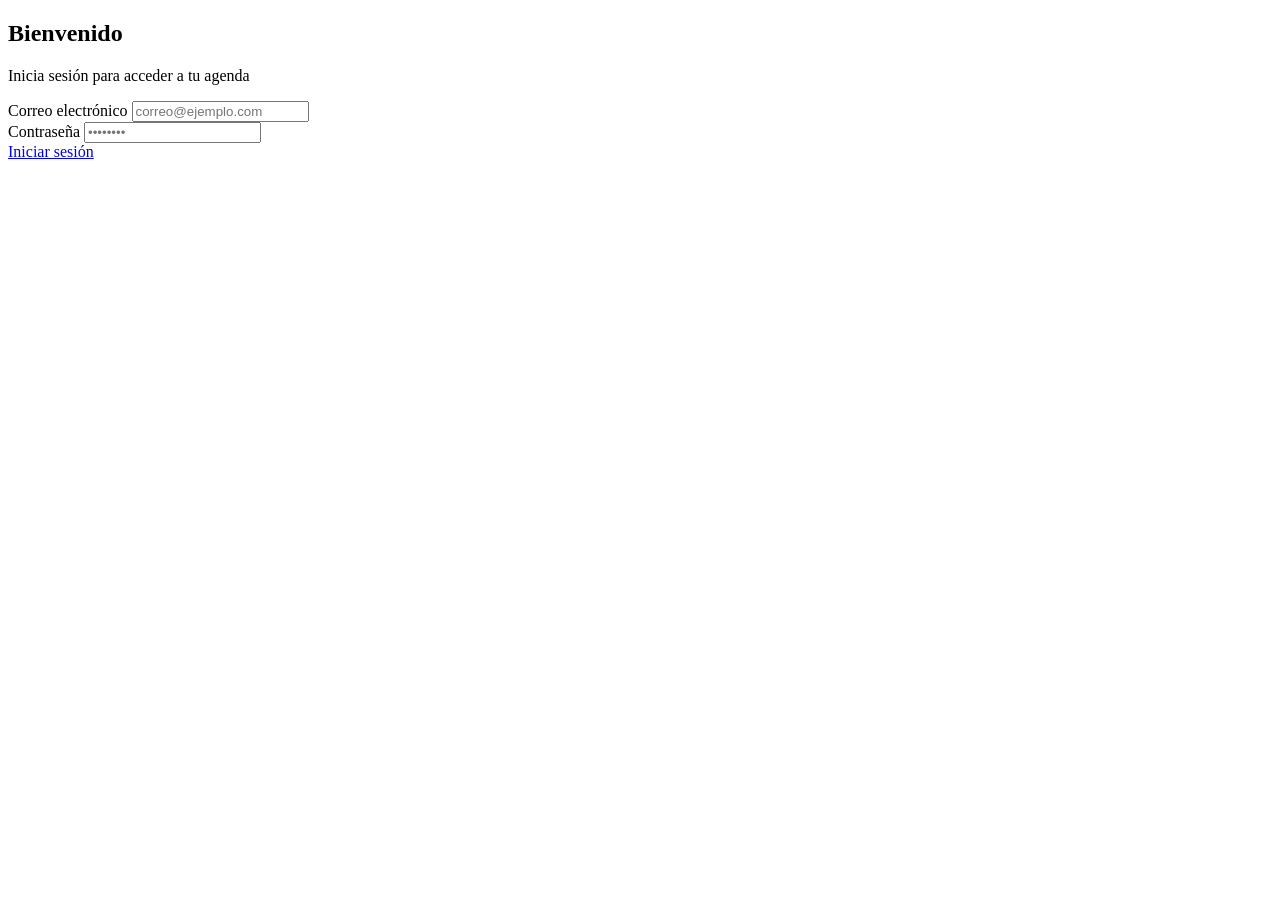
==== index.html @ 489f2d5a "Crear la base del login, importar tipografía y css" ====
<!DOCTYPE html>
<html lang="es">

<head>
    <meta charset="UTF-8">
    <meta name="viewport" content="width=device-width, initial-scale=1.0">
    <title>LOGIN | AGENDA TELEFONICA</title>
    <link rel="stylesheet" href="css/main.css">
    <link rel="stylesheet" href="css/layout.css">
    <link rel="stylesheet" href="css/forms.css">

    <link href="https://fonts.googleapis.com/css2?family=Inter:wght@400;500;600&display=swap" rel="stylesheet">

</head>

<body>
    <main class="login-contenedor">
        <section class="login-cuadro">

            <h1>Bienvenido</h1>
            <p>Inicia sesión para acceder a tu agenda</p>

            <form>
                <div class="input-login">
                    <label>Correo electrónico</label>
                    <input type="email" placeholder="correo@ejemplo.com">
                </div>

                <div class="input-login">
                    <label>Contraseña</label>
                    <input type="password" placeholder="••••••••">
                </div>

                <a href="vistas/contactos.html" class="btn-principal">
                    Iniciar sesión
                </a>
            </form>

        </section>
    </main>

</body>

</html>
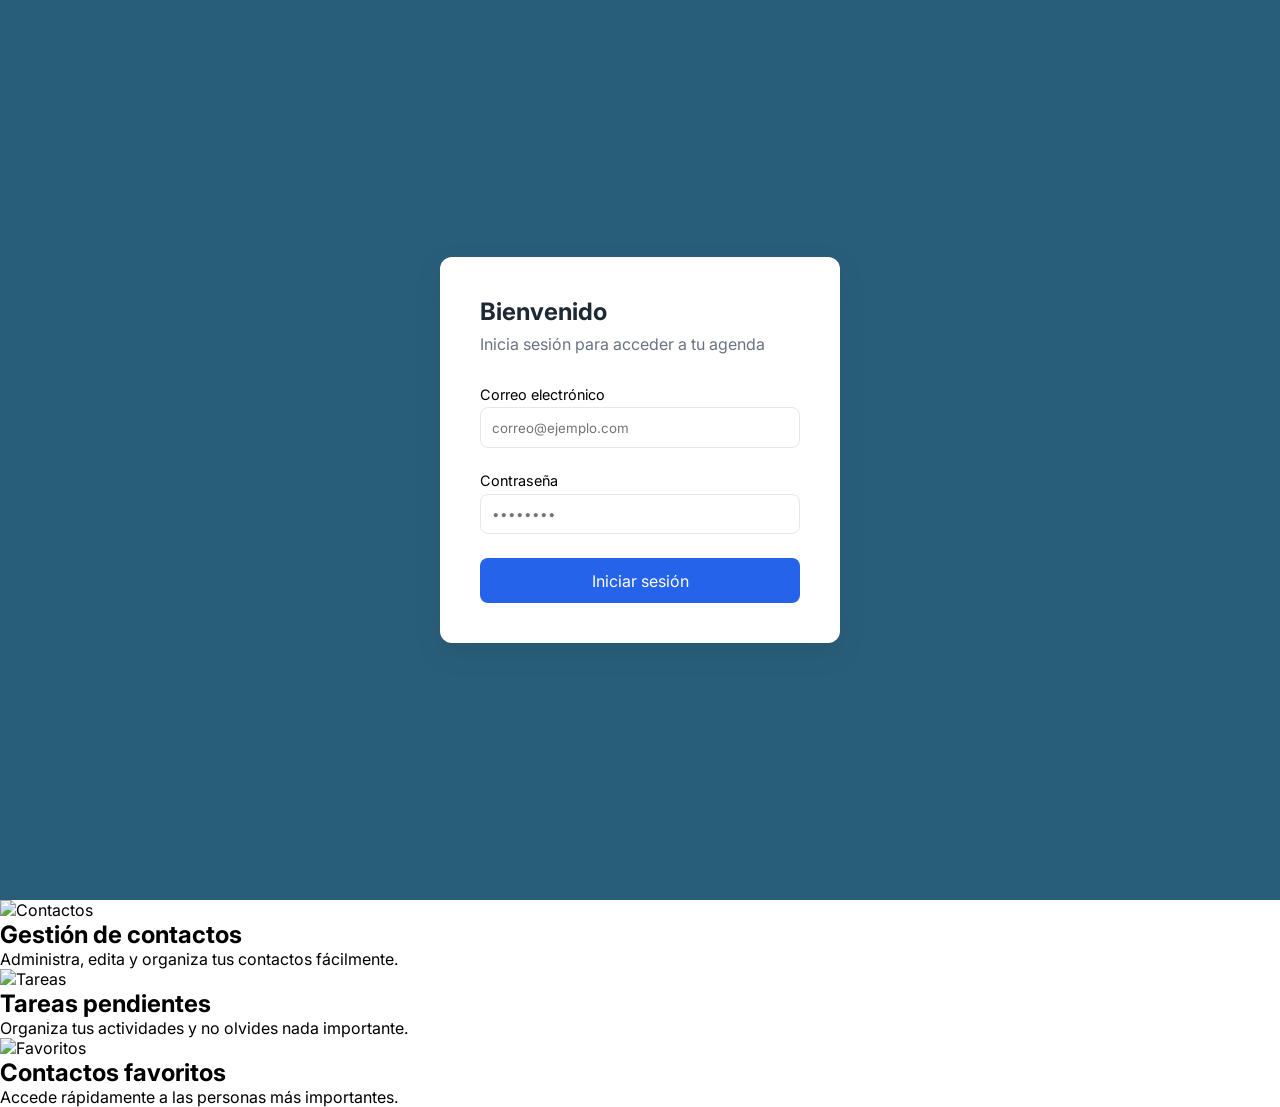
==== commit b032b80c: "Agregar contenido de información a la página" ====
--- a/index.html
+++ b/index.html
@@ -14,31 +14,69 @@
 </head>
 
 <body>
-    <main class="login-contenedor">
-        <section class="login-cuadro">
+    <main>
+        <section class="login-seccion">
+            <div class="login-contenedor">
+                <div class="login-cuadro">
 
-            <h1>Bienvenido</h1>
-            <p>Inicia sesión para acceder a tu agenda</p>
+                    <h1>Bienvenido</h1>
+                    <p>Inicia sesión para acceder a tu agenda</p>
 
-            <form>
-                <div class="input-login">
-                    <label>Correo electrónico</label>
-                    <input type="email" placeholder="correo@ejemplo.com">
+                    <form>
+                        <div class="input-login">
+                            <label>Correo electrónico</label>
+                            <input type="email" placeholder="correo@ejemplo.com">
+                        </div>
+
+                        <div class="input-login">
+                            <label>Contraseña</label>
+                            <input type="password" placeholder="••••••••">
+                        </div>
+
+                        <a href="vistas/contactos.html" class="btn-principal">
+                            Iniciar sesión
+                        </a>
+                    </form>
+
                 </div>
+            </div>
+        </section>
 
-                <div class="input-login">
-                    <label>Contraseña</label>
-                    <input type="password" placeholder="••••••••">
+        <section class="info-seccion">
+            <div class="info-contenido izquierda reveal">
+                <img src="image/contactos.png" alt="Contactos">
+                <div class="info-texto">
+                    <h2>Gestión de contactos</h2>
+                    <p>Administra, edita y organiza tus contactos fácilmente.</p>
                 </div>
+            </div>
+        </section>
 
-                <a href="vistas/contactos.html" class="btn-principal">
-                    Iniciar sesión
-                </a>
-            </form>
 
+        <section class="info-seccion fondo-claro">
+            <div class="info-contenido derecha reveal">
+                <img src="image/tareas.png" alt="Tareas">
+                <div class="info-texto">
+                    <h2>Tareas pendientes</h2>
+                    <p>Organiza tus actividades y no olvides nada importante.</p>
+                </div>
+            </div>
         </section>
+
+
+        <section class="info-seccion">
+            <div class="info-contenido izquierda reveal">
+                <img src="image/favoritos.png" alt="Favoritos">
+                <div class="info-texto">
+                    <h2>Contactos favoritos</h2>
+                    <p>Accede rápidamente a las personas más importantes.</p>
+                </div>
+            </div>
+        </section>
+
     </main>
 
+    <script src="js/scroll.js"></script>
 </body>
 
 </html>
--- a/css/main.css
+++ b/css/main.css
@@ -0,0 +1,16 @@
+/*Mis variables de colores:*/
+:root {
+  --color-fondo: #295E7A;
+  --color-blanco: #ffffff;
+  --color-texto: #1f2933;
+  --color-texto-secundario: #6b7280;
+  --color-destacado: #2563eb;
+  --color-borde: #e5e7eb;
+}
+
+* {
+  margin: 0;
+  padding: 0;
+  box-sizing: border-box;
+  font-family: 'Inter', sans-serif;
+}
--- a/css/layout.css
+++ b/css/layout.css
@@ -0,0 +1,33 @@
+.login-contenedor {
+    min-height: 100vh;
+    background: var(--color-fondo);
+    display: flex;
+    align-items: center;
+    justify-content: center;
+}
+
+.login-cuadro {
+    background: var(--color-blanco);
+    padding: 2.5rem;
+    width: 100%;
+    max-width: 400px;
+    border-radius: 12px;
+    box-shadow: 0 10px 30px rgba(0, 0, 0, 0.08);
+}
+
+.login-cuadro {
+    transition: transform 0.3s ease, box-shadow 0.3s ease;
+}
+
+.login-cuadro:hover {
+    transform: translateY(-6px);
+    box-shadow:
+        0 25px 50px rgba(0, 0, 0, 0.2);
+}
+
+/*responsive prueba*/
+@media (max-width: 480px) {
+    .login-card {
+        padding: 2rem 1.5rem;
+    }
+}
--- a/css/forms.css
+++ b/css/forms.css
@@ -0,0 +1,48 @@
+.login-cuadro h1 {
+    margin-bottom: 0.5rem;
+    color: var(--color-texto);
+}
+
+.login-cuadro p {
+    margin-bottom: 2rem;
+    color: var(--color-texto-secundario);
+}
+
+.input-login {
+    margin-bottom: 1.5rem;
+}
+
+.input-login label {
+    display: block;
+    margin-bottom: 0.3rem;
+    font-size: 0.9rem;
+}
+
+.input-login input {
+    width: 100%;
+    padding: 0.7rem;
+    border-radius: 8px;
+    border: 1px solid var(--color-borde);
+}
+
+.input-login input:focus {
+    outline: none;
+    border-color: var(--color-destacado);
+}
+
+.btn-principal {
+    display: block;
+    text-align: center;
+    padding: 0.8rem;
+    background: var(--color-destacado);
+    color: white;
+    border-radius: 8px;
+    text-decoration: none;
+    transition: background 0.2s ease;
+}
+
+.btn-principal:hover {
+    background: #1543c0;
+}
+
+
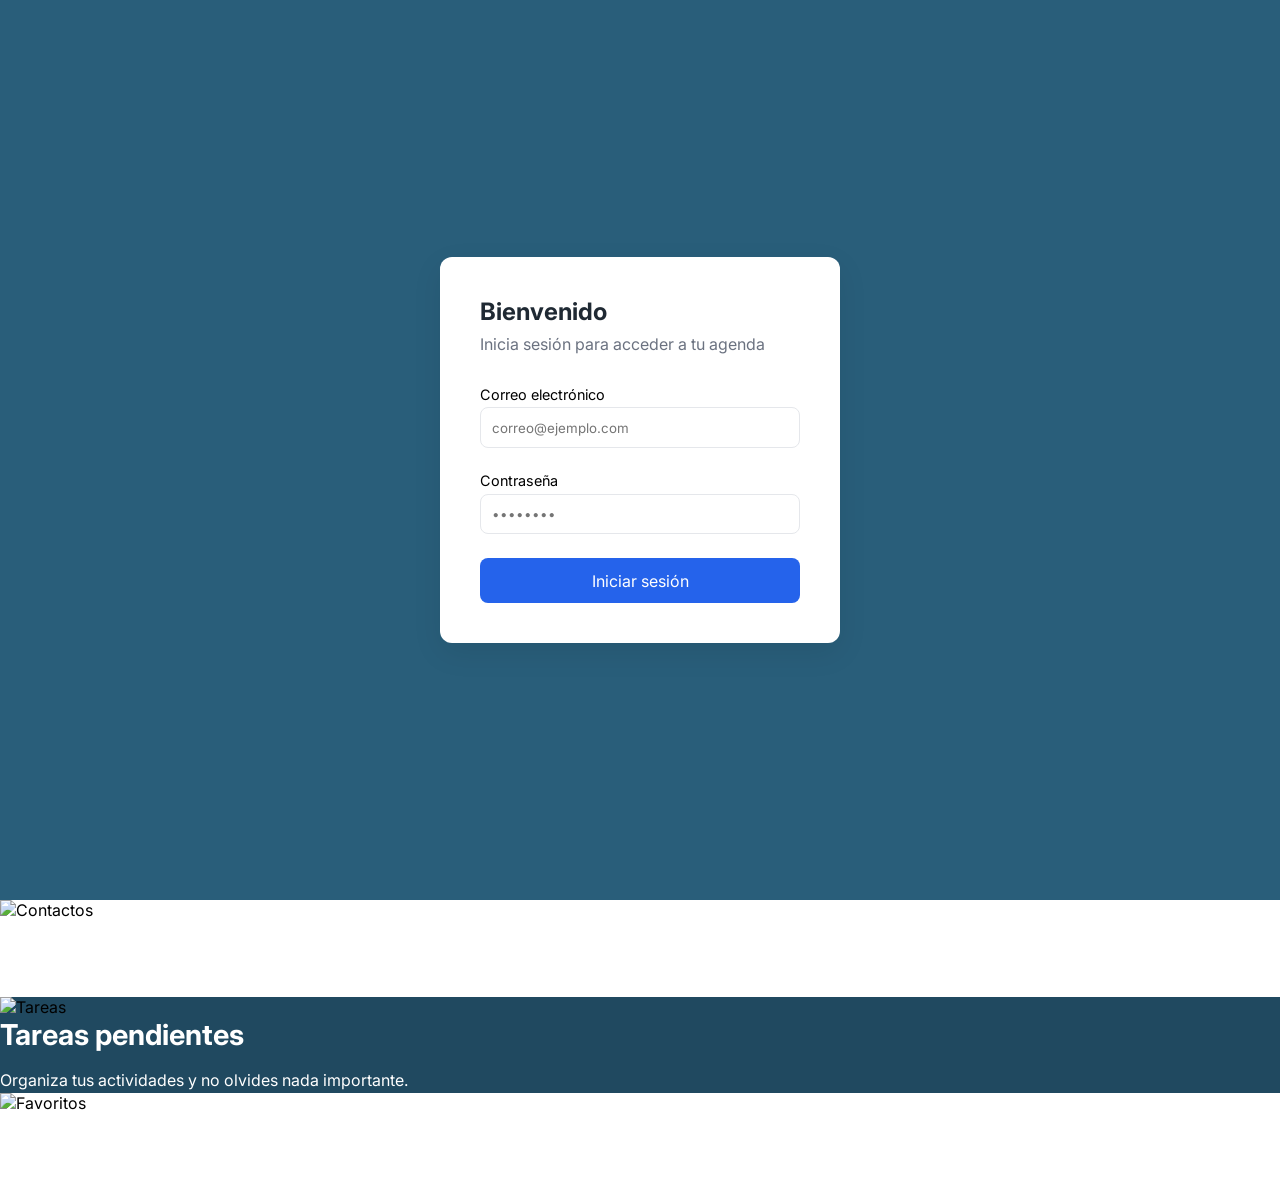
==== commit e155f8d8: "establecer diseño general para el contenido de información" ====
--- a/index.html
+++ b/index.html
@@ -53,7 +53,7 @@
         </section>
 
 
-        <section class="info-seccion fondo-claro">
+        <section class="info-seccion fondo-distinto">
             <div class="info-contenido derecha reveal">
                 <img src="image/tareas.png" alt="Tareas">
                 <div class="info-texto">
--- a/css/main.css
+++ b/css/main.css
@@ -13,4 +13,36 @@
   padding: 0;
   box-sizing: border-box;
   font-family: 'Inter', sans-serif;
+}
+
+/*Mis variables de colores:*/
+:root {
+  --color-fondo: #295E7A;
+  --color-blanco: #ffffff;
+  --color-texto: #1f2933;
+  --color-texto-secundario: #6b7280;
+  --color-destacado: #2563eb;
+  --color-borde: #e5e7eb;
+}
+
+* {
+  margin: 0;
+  padding: 0;
+  box-sizing: border-box;
+  font-family: 'Inter', sans-serif;
+}
+
+.fondo-distinto {
+  background-color: #204960;
+}
+
+.info-texto h2 {
+  color: #ffff;
+  font-size: 1.8rem;
+  margin-bottom: 1rem;
+}
+
+.info-texto p {
+  color: #ffff;
+  line-height: 1.6;
 }
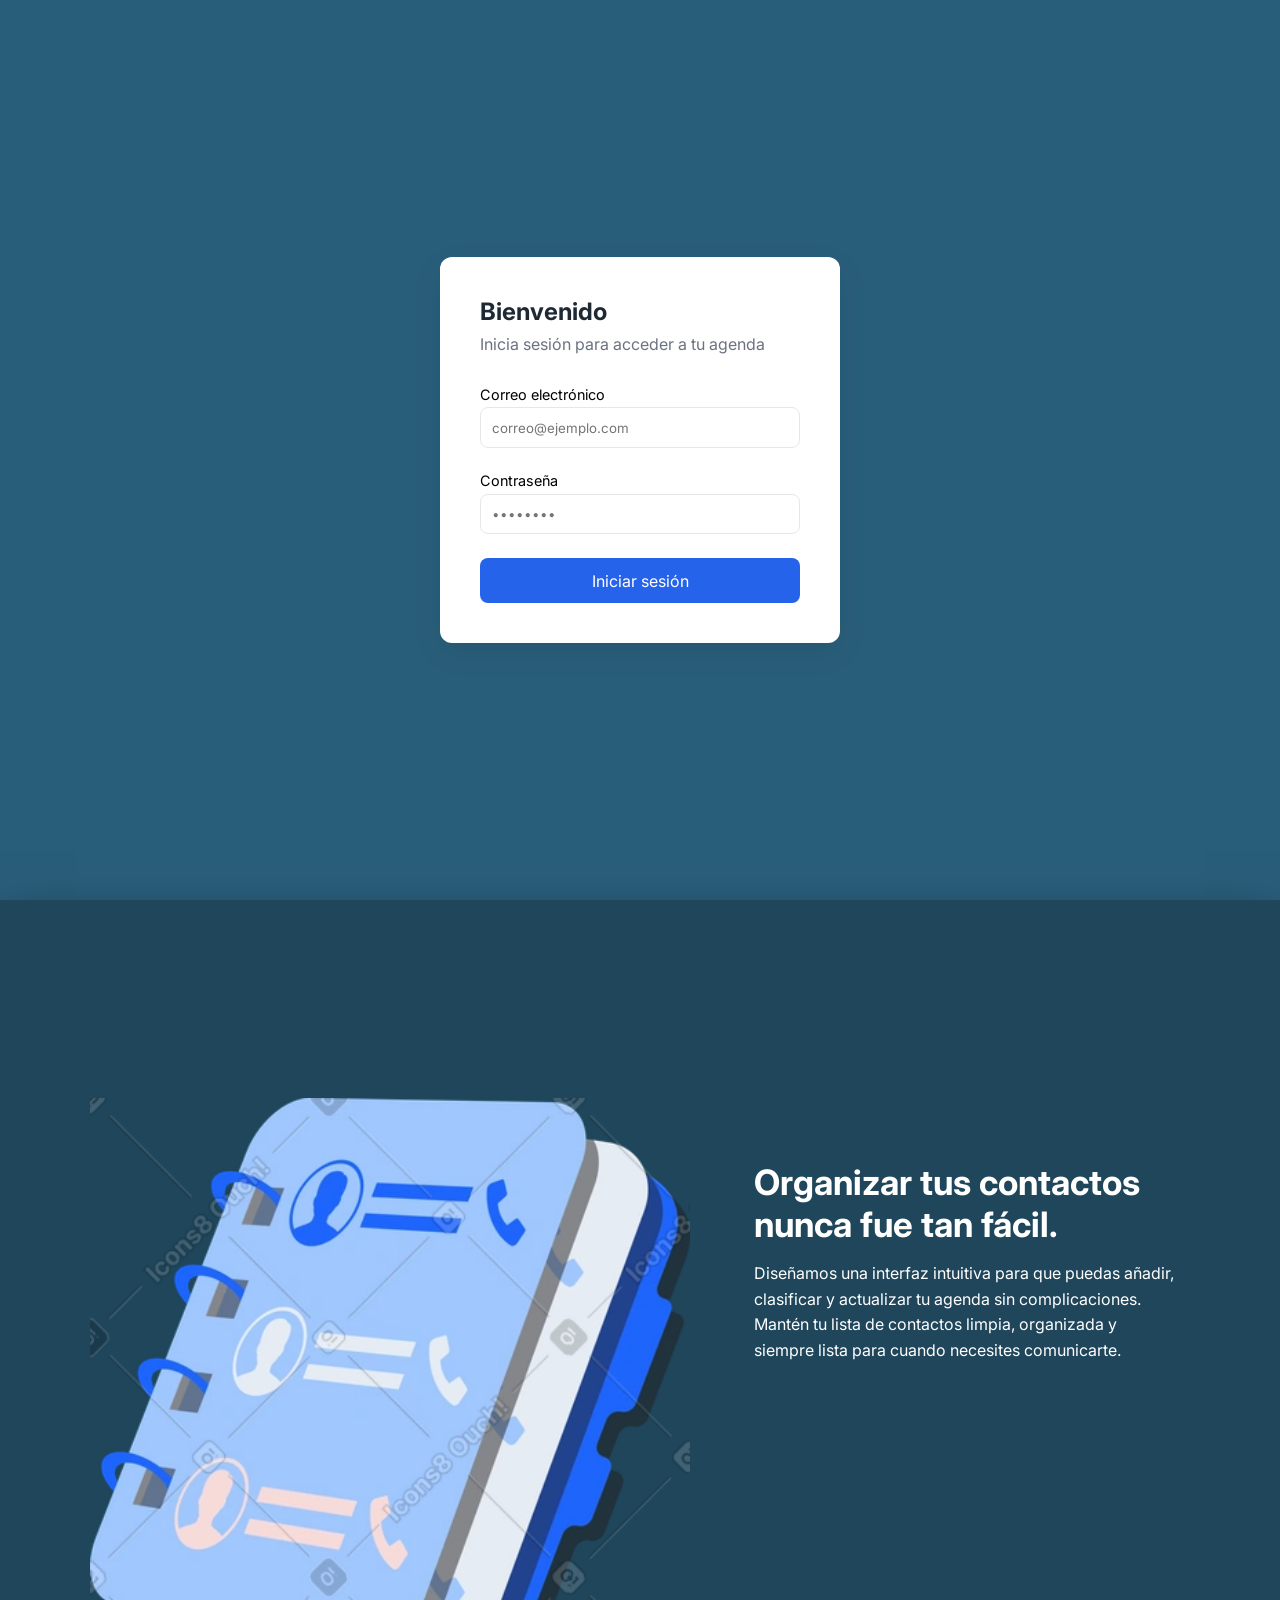
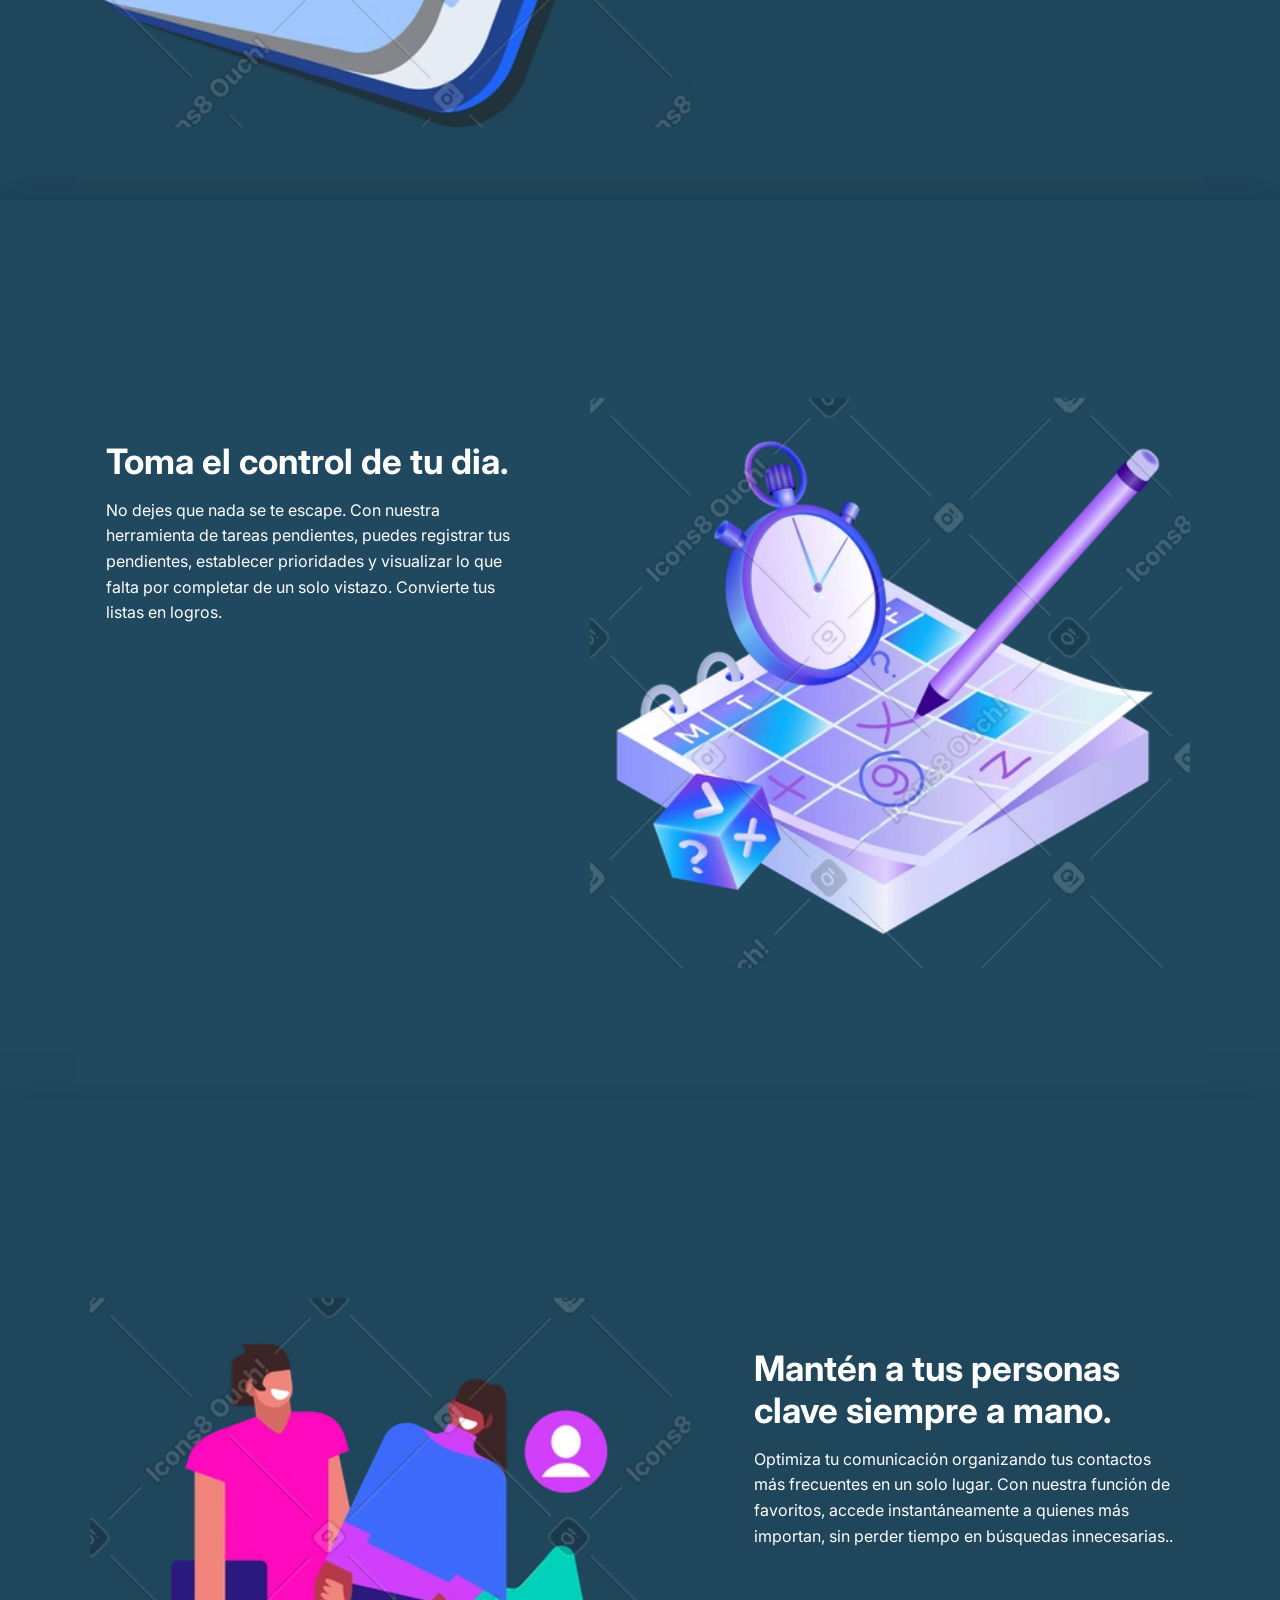
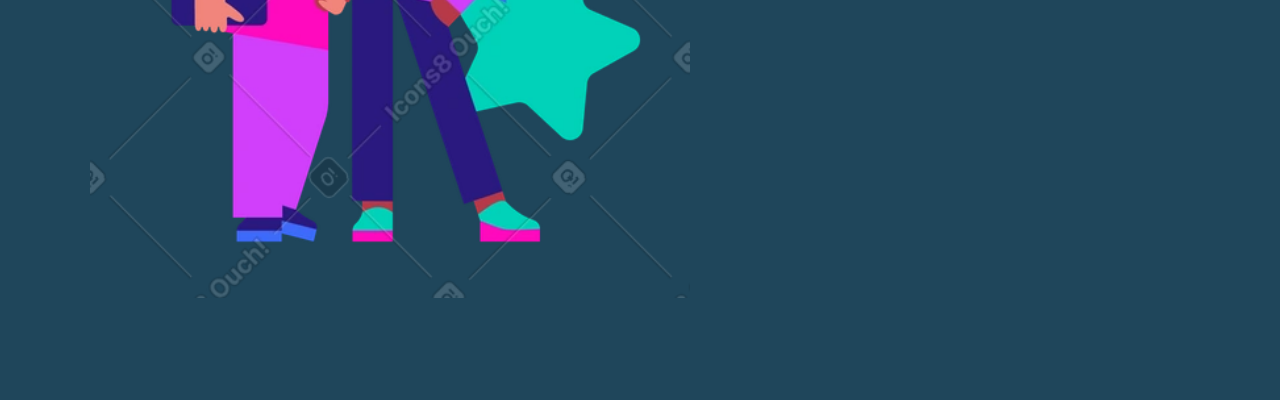
==== commit 18867a66: "Modifiqué las introducciones de la información y terminé de organizar el contenido" ====
--- a/index.html
+++ b/index.html
@@ -46,8 +46,8 @@
             <div class="info-contenido izquierda reveal">
                 <img src="image/contactos.png" alt="Contactos">
                 <div class="info-texto">
-                    <h2>Gestión de contactos</h2>
-                    <p>Administra, edita y organiza tus contactos fácilmente.</p>
+                    <h2>Organizar tus contactos nunca fue tan fácil.</h2>
+                    <p>Diseñamos una interfaz intuitiva para que puedas añadir, clasificar y actualizar tu agenda sin complicaciones. Mantén tu lista de contactos limpia, organizada y siempre lista para cuando necesites comunicarte.</p>
                 </div>
             </div>
         </section>
@@ -57,8 +57,8 @@
             <div class="info-contenido derecha reveal">
                 <img src="image/tareas.png" alt="Tareas">
                 <div class="info-texto">
-                    <h2>Tareas pendientes</h2>
-                    <p>Organiza tus actividades y no olvides nada importante.</p>
+                    <h2>Toma el control de tu dia.</h2>
+                    <p>No dejes que nada se te escape. Con nuestra herramienta de tareas pendientes, puedes registrar tus pendientes, establecer prioridades y visualizar lo que falta por completar de un solo vistazo. Convierte tus listas en logros.</p>
                 </div>
             </div>
         </section>
@@ -68,8 +68,8 @@
             <div class="info-contenido izquierda reveal">
                 <img src="image/favoritos.png" alt="Favoritos">
                 <div class="info-texto">
-                    <h2>Contactos favoritos</h2>
-                    <p>Accede rápidamente a las personas más importantes.</p>
+                    <h2>Mantén a tus personas clave siempre a mano.</h2>
+                    <p>Optimiza tu comunicación organizando tus contactos más frecuentes en un solo lugar. Con nuestra función de favoritos, accede instantáneamente a quienes más importan, sin perder tiempo en búsquedas innecesarias..</p>
                 </div>
             </div>
         </section>
--- a/css/main.css
+++ b/css/main.css
@@ -30,10 +30,7 @@
   padding: 0;
   box-sizing: border-box;
   font-family: 'Inter', sans-serif;
-}
-
-.fondo-distinto {
-  background-color: #204960;
+  scroll-behavior: smooth;
 }
 
 .info-texto h2 {
--- a/css/layout.css
+++ b/css/layout.css
@@ -1,8 +1,18 @@
-.login-contenedor {
+html{
+    background-color: var(--color-fondo);
+}
+
+.login-seccion {
     min-height: 100vh;
     background: var(--color-fondo);
     display: flex;
     align-items: center;
+    justify-content: center;
+}
+
+.login-contenedor {
+    width: 100%;
+    display: flex;
     justify-content: center;
 }
 
@@ -21,13 +31,74 @@
 
 .login-cuadro:hover {
     transform: translateY(-6px);
-    box-shadow:
-        0 25px 50px rgba(0, 0, 0, 0.2);
+    box-shadow: 0 25px 50px rgba(0, 0, 0, 0.2);
+}
+
+
+
+
+.info-seccion {
+    background-color: #1F465B;
+    min-height: 100vh;
+    padding: 3rem 2rem;
+    box-shadow: 0 25px 50px rgba(0, 0, 0, 0.5);
+
+    /* para animacion scroll*/
+    view-timeline-name: --mas;
+    animation-name: scroll;
+    animation-fill-mode: both;
+    animation-timeline: --mas;
+    animation-range: entry 10% cover 50%;
+}
+
+.fondo-distinto {
+    background-color: #204960;
+}
+
+.info-contenido {
+    max-width: 1100px;
+    margin: auto;
+    display: flex;
+    align-items: center;
+    gap: 4rem;
+}
+
+.info-contenido img{
+    min-width: 600px  ;   
+    transform: translateY(150px);
+}
+
+.info-contenido.derecha {
+    flex-direction: row-reverse;
+}
+
+.info-texto {
+    max-width: 420px;
+    display: flex;
+    flex-direction: column;
+    justify-content: center;
+}
+
+.info-texto h2{
+    font-size: 35px;
+}
+
+/* amimacion de scroll prueba*/
+@keyframes scroll {
+    from {
+        opacity: 0;
+        scale: 10%;
+    }
+
+    to {
+        opacity: 1;
+        scale: 100%;
+    }
 }
 
 /*responsive prueba*/
 @media (max-width: 480px) {
-    .login-card {
+    .login-cuadro {
         padding: 2rem 1.5rem;
     }
 }
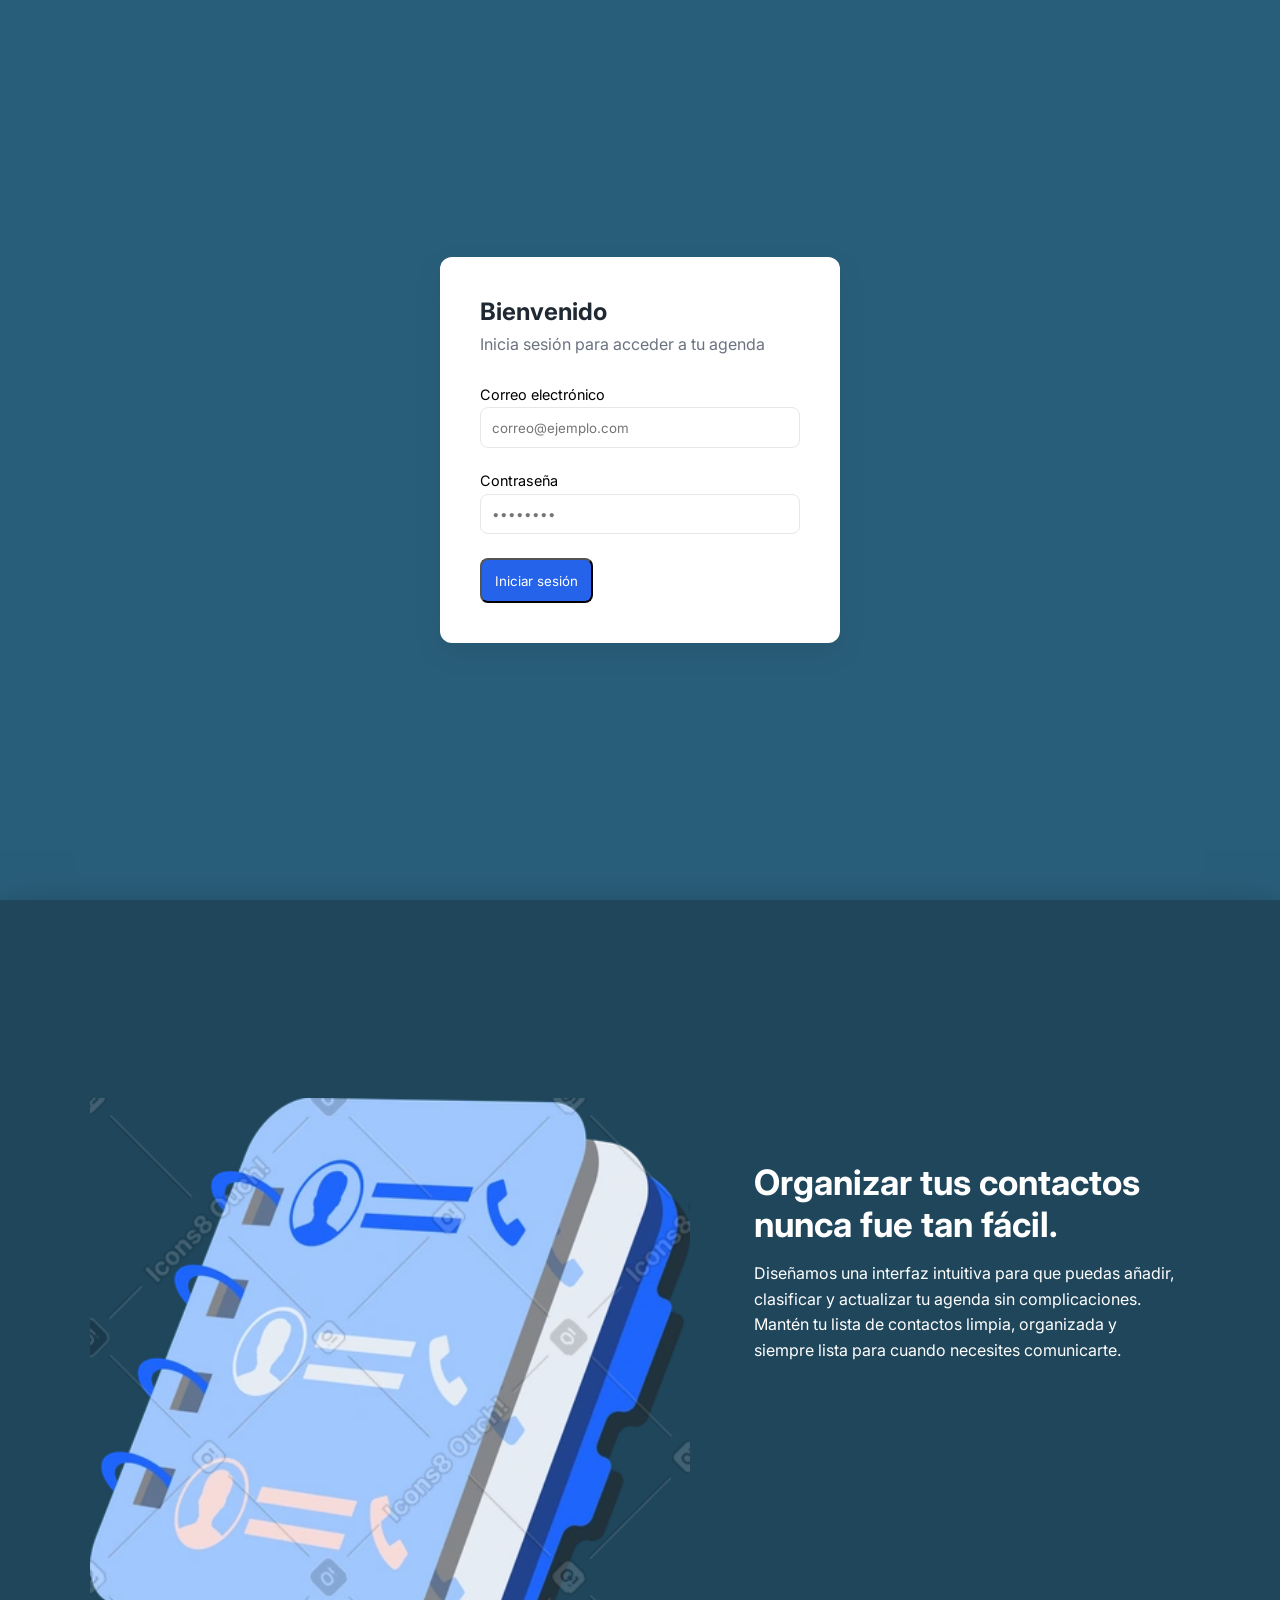
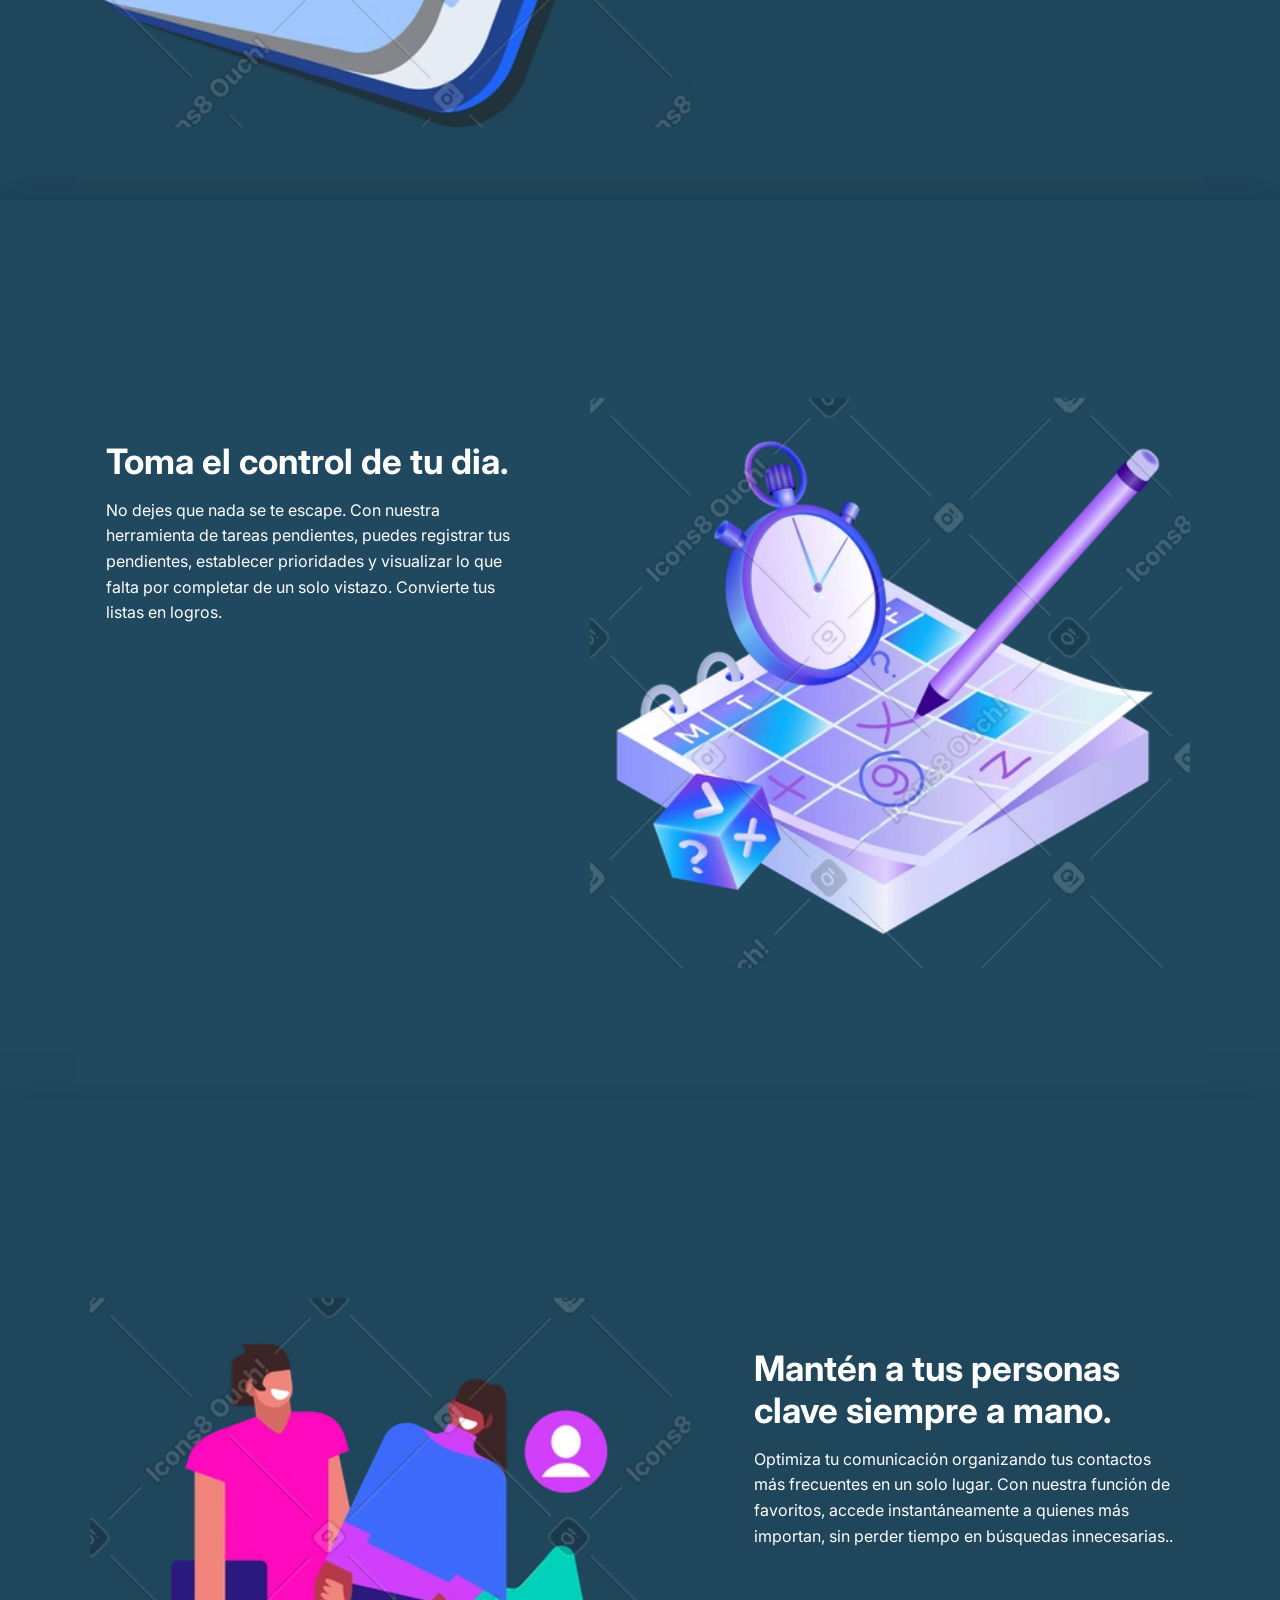
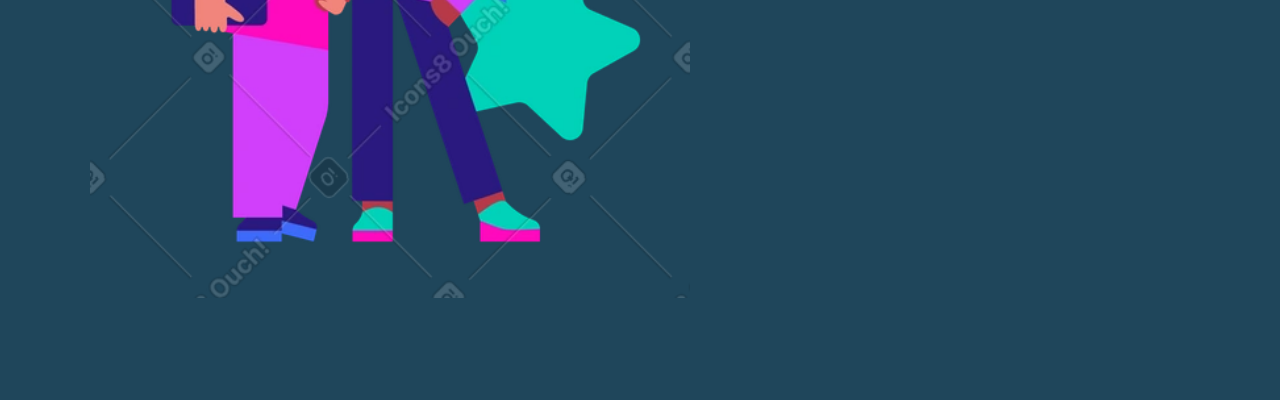
==== commit 32a1f683: "Modificar el formulario de login para mejor utilización" ====
--- a/index.html
+++ b/index.html
@@ -22,20 +22,20 @@
                     <h1>Bienvenido</h1>
                     <p>Inicia sesión para acceder a tu agenda</p>
 
-                    <form>
+                    <form id="form-login">
                         <div class="input-login">
                             <label>Correo electrónico</label>
-                            <input type="email" placeholder="correo@ejemplo.com">
+                            <input type="email" placeholder="correo@ejemplo.com" required>
                         </div>
 
                         <div class="input-login">
                             <label>Contraseña</label>
-                            <input type="password" placeholder="••••••••">
+                            <input type="password" placeholder="••••••••" required>
                         </div>
 
-                        <a href="vistas/contactos.html" class="btn-principal">
+                        <button type="submit" class="btn-principal">
                             Iniciar sesión
-                        </a>
+                        </button>
                     </form>
 
                 </div>
@@ -47,7 +47,9 @@
                 <img src="image/contactos.png" alt="Contactos">
                 <div class="info-texto">
                     <h2>Organizar tus contactos nunca fue tan fácil.</h2>
-                    <p>Diseñamos una interfaz intuitiva para que puedas añadir, clasificar y actualizar tu agenda sin complicaciones. Mantén tu lista de contactos limpia, organizada y siempre lista para cuando necesites comunicarte.</p>
+                    <p>Diseñamos una interfaz intuitiva para que puedas añadir, clasificar y actualizar tu agenda sin
+                        complicaciones. Mantén tu lista de contactos limpia, organizada y siempre lista para cuando
+                        necesites comunicarte.</p>
                 </div>
             </div>
         </section>
@@ -58,7 +60,9 @@
                 <img src="image/tareas.png" alt="Tareas">
                 <div class="info-texto">
                     <h2>Toma el control de tu dia.</h2>
-                    <p>No dejes que nada se te escape. Con nuestra herramienta de tareas pendientes, puedes registrar tus pendientes, establecer prioridades y visualizar lo que falta por completar de un solo vistazo. Convierte tus listas en logros.</p>
+                    <p>No dejes que nada se te escape. Con nuestra herramienta de tareas pendientes, puedes registrar
+                        tus pendientes, establecer prioridades y visualizar lo que falta por completar de un solo
+                        vistazo. Convierte tus listas en logros.</p>
                 </div>
             </div>
         </section>
@@ -69,7 +73,9 @@
                 <img src="image/favoritos.png" alt="Favoritos">
                 <div class="info-texto">
                     <h2>Mantén a tus personas clave siempre a mano.</h2>
-                    <p>Optimiza tu comunicación organizando tus contactos más frecuentes en un solo lugar. Con nuestra función de favoritos, accede instantáneamente a quienes más importan, sin perder tiempo en búsquedas innecesarias..</p>
+                    <p>Optimiza tu comunicación organizando tus contactos más frecuentes en un solo lugar. Con nuestra
+                        función de favoritos, accede instantáneamente a quienes más importan, sin perder tiempo en
+                        búsquedas innecesarias..</p>
                 </div>
             </div>
         </section>
